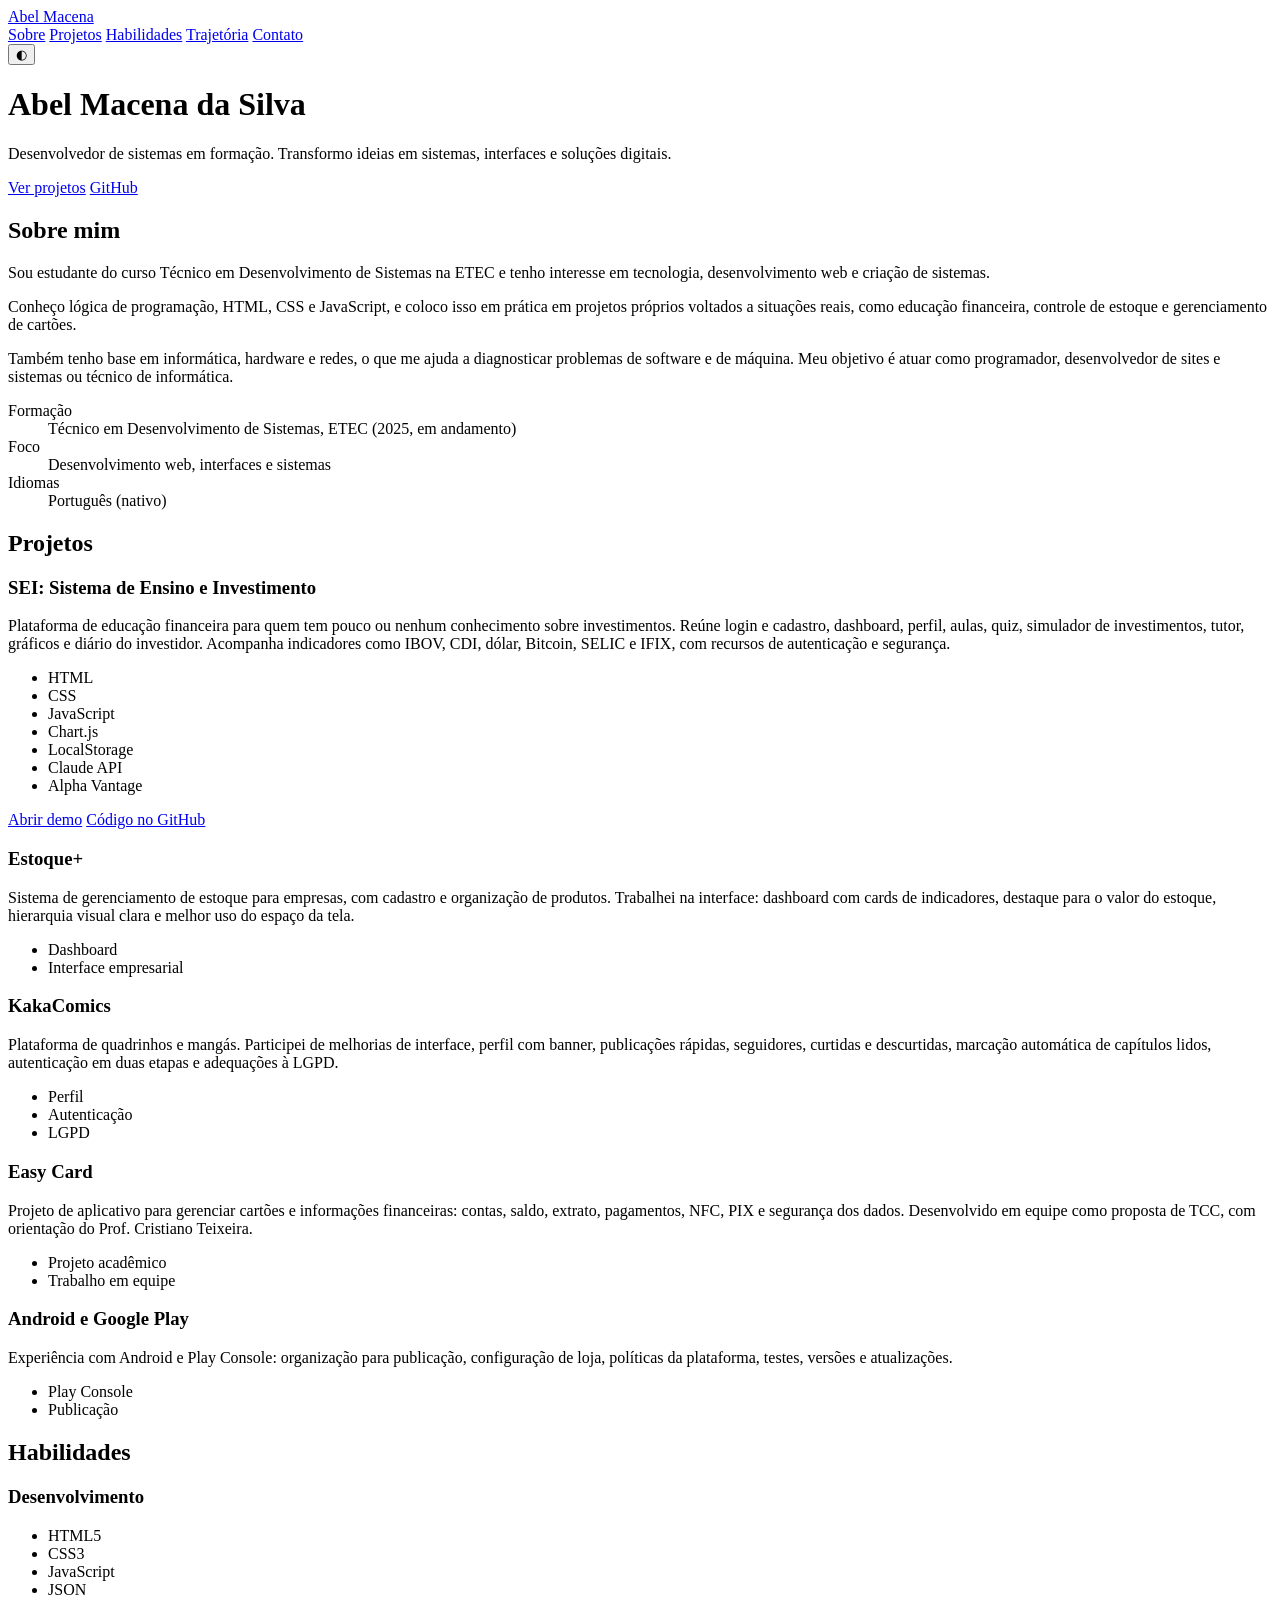
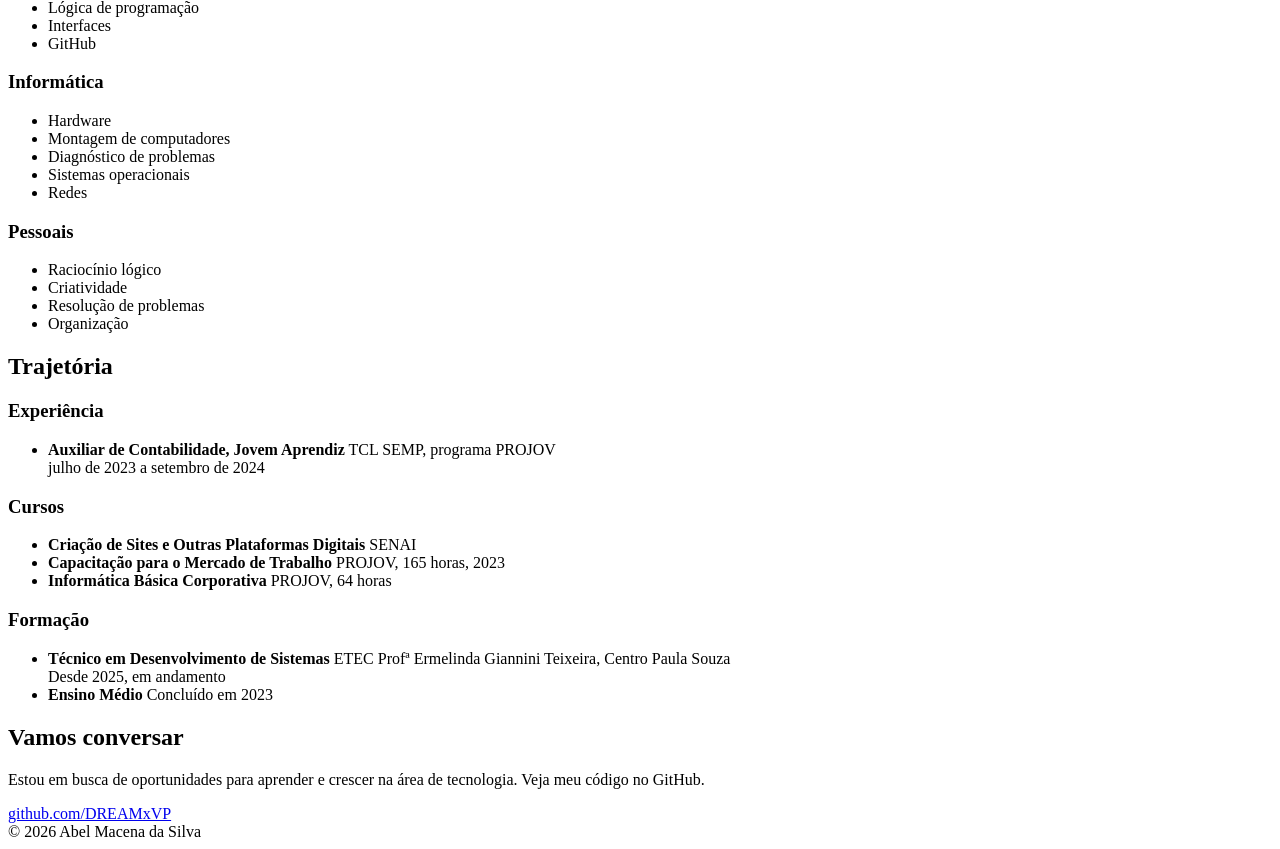
==== index.html @ 5a742ca5 "refactor: separar HTML em estrutura limpa com CSS e JS externos" ====
<!DOCTYPE html>
<html lang="pt-BR">
<head>
  <meta charset="utf-8">
  <meta name="viewport" content="width=device-width, initial-scale=1, viewport-fit=cover">
  <meta name="description" content="Abel Macena da Silva | Desenvolvedor de Sistemas em formação. Transformo ideias em sistemas, interfaces e soluções digitais.">
  <meta name="theme-color" content="#2B4EFF">

  <meta property="og:title" content="Abel Macena da Silva | Desenvolvedor de Sistemas">
  <meta property="og:description" content="Desenvolvedor de sistemas em formação. Transformo ideias em sistemas, interfaces e soluções digitais.">
  <meta property="og:type" content="website">
  <meta property="og:url" content="https://dreamxvp.github.io">

  <title>Abel Macena da Silva | Desenvolvedor de Sistemas em formação</title>

  <link rel="preconnect" href="https://fonts.googleapis.com">
  <link rel="preconnect" href="https://fonts.gstatic.com" crossorigin>
  <link href="https://fonts.googleapis.com/css2?family=Bricolage+Grotesque:wght@500;700;800&family=DM+Sans:wght@400;500;700&display=swap" rel="stylesheet">

  <link rel="stylesheet" href="./css/style.css">
</head>
<body>
<header class="nav">
  <div class="wrap">
    <a class="logo" href="#topo">Abel Macena</a>
    <nav aria-label="Seções">
      <a href="#sobre">Sobre</a>
      <a href="#projetos">Projetos</a>
      <a href="#habilidades">Habilidades</a>
      <a href="#trajetoria">Trajetória</a>
      <a href="#contato">Contato</a>
    </nav>
    <button id="theme" aria-label="Alternar tema claro e escuro">◐</button>
  </div>
</header>

<main id="topo">
  <div class="hero">
    <div class="wrap">
      <h1>Abel Macena <span>da Silva</span></h1>
      <p class="lead">Desenvolvedor de sistemas em formação. Transformo ideias em sistemas, interfaces e soluções digitais.</p>
      <div class="btns">
        <a class="btn p" href="#projetos">Ver projetos</a>
        <a class="btn s" href="https://github.com/DREAMxVP" target="_blank" rel="noopener">GitHub</a>
      </div>
    </div>
  </div>

  <section id="sobre">
    <div class="wrap">
      <h2>Sobre mim</h2>
      <div class="about">
        <div>
          <p>Sou estudante do curso Técnico em Desenvolvimento de Sistemas na ETEC e tenho interesse em tecnologia, desenvolvimento web e criação de sistemas.</p>
          <p>Conheço lógica de programação, HTML, CSS e JavaScript, e coloco isso em prática em projetos próprios voltados a situações reais, como educação financeira, controle de estoque e gerenciamento de cartões.</p>
          <p>Também tenho base em informática, hardware e redes, o que me ajuda a diagnosticar problemas de software e de máquina. Meu objetivo é atuar como programador, desenvolvedor de sites e sistemas ou técnico de informática.</p>
        </div>
        <dl class="facts">
          <dt>Formação</dt>
          <dd>Técnico em Desenvolvimento de Sistemas, ETEC (2025, em andamento)</dd>
          <dt>Foco</dt>
          <dd>Desenvolvimento web, interfaces e sistemas</dd>
          <dt>Idiomas</dt>
          <dd>Português (nativo)</dd>
        </dl>
      </div>
    </div>
  </section>

  <section id="projetos">
    <div class="wrap">
      <h2>Projetos</h2>
      <div class="proj">
        <article class="card big">
          <h3>SEI: Sistema de Ensino e Investimento</h3>
          <p>Plataforma de educação financeira para quem tem pouco ou nenhum conhecimento sobre investimentos. Reúne login e cadastro, dashboard, perfil, aulas, quiz, simulador de investimentos, tutor, gráficos e diário do investidor. Acompanha indicadores como IBOV, CDI, dólar, Bitcoin, SELIC e IFIX, com recursos de autenticação e segurança.</p>
          <ul class="tags">
            <li>HTML</li>
            <li>CSS</li>
            <li>JavaScript</li>
            <li>Chart.js</li>
            <li>LocalStorage</li>
            <li>Claude API</li>
            <li>Alpha Vantage</li>
          </ul>
          <div class="links">
            <a href="https://dreamxvp.github.io/SEI-Sistema-de-Ensino-e-Investimento/" target="_blank" rel="noopener">Abrir demo</a>
            <a href="https://github.com/DREAMxVP/SEI-Sistema-de-Ensino-e-Investimento" target="_blank" rel="noopener">Código no GitHub</a>
          </div>
        </article>
        <article class="card">
          <h3>Estoque+</h3>
          <p>Sistema de gerenciamento de estoque para empresas, com cadastro e organização de produtos. Trabalhei na interface: dashboard com cards de indicadores, destaque para o valor do estoque, hierarquia visual clara e melhor uso do espaço da tela.</p>
          <ul class="tags">
            <li>Dashboard</li>
            <li>Interface empresarial</li>
          </ul>
        </article>
        <article class="card">
          <h3>KakaComics</h3>
          <p>Plataforma de quadrinhos e mangás. Participei de melhorias de interface, perfil com banner, publicações rápidas, seguidores, curtidas e descurtidas, marcação automática de capítulos lidos, autenticação em duas etapas e adequações à LGPD.</p>
          <ul class="tags">
            <li>Perfil</li>
            <li>Autenticação</li>
            <li>LGPD</li>
          </ul>
        </article>
        <article class="card">
          <h3>Easy Card</h3>
          <p>Projeto de aplicativo para gerenciar cartões e informações financeiras: contas, saldo, extrato, pagamentos, NFC, PIX e segurança dos dados. Desenvolvido em equipe como proposta de TCC, com orientação do Prof. Cristiano Teixeira.</p>
          <ul class="tags">
            <li>Projeto acadêmico</li>
            <li>Trabalho em equipe</li>
          </ul>
        </article>
        <article class="card">
          <h3>Android e Google Play</h3>
          <p>Experiência com Android e Play Console: organização para publicação, configuração de loja, políticas da plataforma, testes, versões e atualizações.</p>
          <ul class="tags">
            <li>Play Console</li>
            <li>Publicação</li>
          </ul>
        </article>
      </div>
    </div>
  </section>

  <section id="habilidades">
    <div class="wrap">
      <h2>Habilidades</h2>
      <div class="skills">
        <div>
          <h3>Desenvolvimento</h3>
          <ul class="tags">
            <li>HTML5</li>
            <li>CSS3</li>
            <li>JavaScript</li>
            <li>JSON</li>
            <li>Lógica de programação</li>
            <li>Interfaces</li>
            <li>GitHub</li>
          </ul>
        </div>
        <div>
          <h3>Informática</h3>
          <ul class="tags">
            <li>Hardware</li>
            <li>Montagem de computadores</li>
            <li>Diagnóstico de problemas</li>
            <li>Sistemas operacionais</li>
            <li>Redes</li>
          </ul>
        </div>
        <div>
          <h3>Pessoais</h3>
          <ul class="tags">
            <li>Raciocínio lógico</li>
            <li>Criatividade</li>
            <li>Resolução de problemas</li>
            <li>Organização</li>
          </ul>
        </div>
      </div>
    </div>
  </section>

  <section id="trajetoria">
    <div class="wrap">
      <h2>Trajetória</h2>
      <div class="two">
        <div>
          <h3>Experiência</h3>
          <ul class="tl">
            <li>
              <b>Auxiliar de Contabilidade, Jovem Aprendiz</b>
              <span>TCL SEMP, programa PROJOV<br>julho de 2023 a setembro de 2024</span>
            </li>
          </ul>
          <h3>Cursos</h3>
          <ul class="tl">
            <li>
              <b>Criação de Sites e Outras Plataformas Digitais</b>
              <span>SENAI</span>
            </li>
            <li>
              <b>Capacitação para o Mercado de Trabalho</b>
              <span>PROJOV, 165 horas, 2023</span>
            </li>
            <li>
              <b>Informática Básica Corporativa</b>
              <span>PROJOV, 64 horas</span>
            </li>
          </ul>
        </div>
        <div>
          <h3>Formação</h3>
          <ul class="tl">
            <li>
              <b>Técnico em Desenvolvimento de Sistemas</b>
              <span>ETEC Profª Ermelinda Giannini Teixeira, Centro Paula Souza<br>Desde 2025, em andamento</span>
            </li>
            <li>
              <b>Ensino Médio</b>
              <span>Concluído em 2023</span>
            </li>
          </ul>
        </div>
      </div>
    </div>
  </section>

  <section id="contato">
    <div class="wrap contact">
      <h2>Vamos conversar</h2>
      <p>Estou em busca de oportunidades para aprender e crescer na área de tecnologia. Veja meu código no GitHub.</p>
      <div class="btns">
        <a class="btn p" href="https://github.com/DREAMxVP" target="_blank" rel="noopener">github.com/DREAMxVP</a>
      </div>
    </div>
  </section>
</main>

<footer>
  <div class="wrap">© 2026 Abel Macena da Silva</div>
</footer>

<script src="./js/script.js"></script>
</body>
</html>
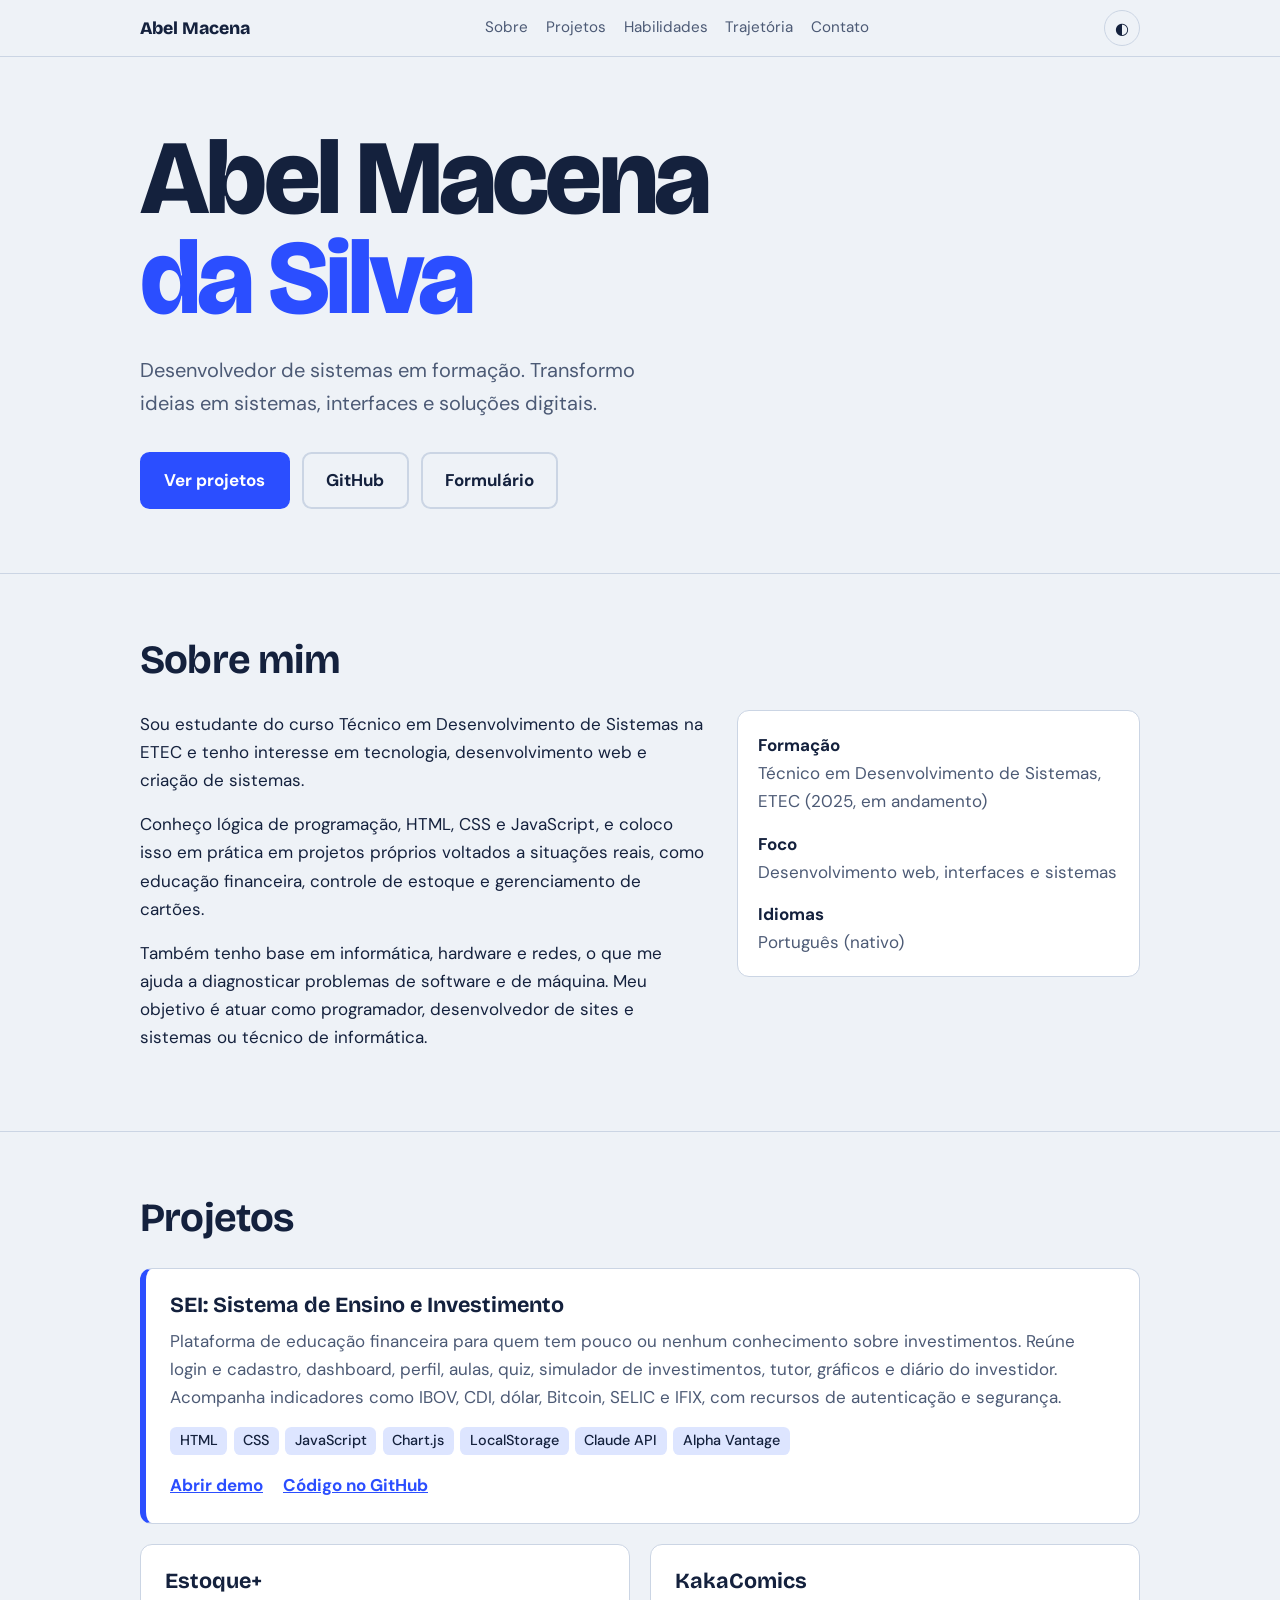
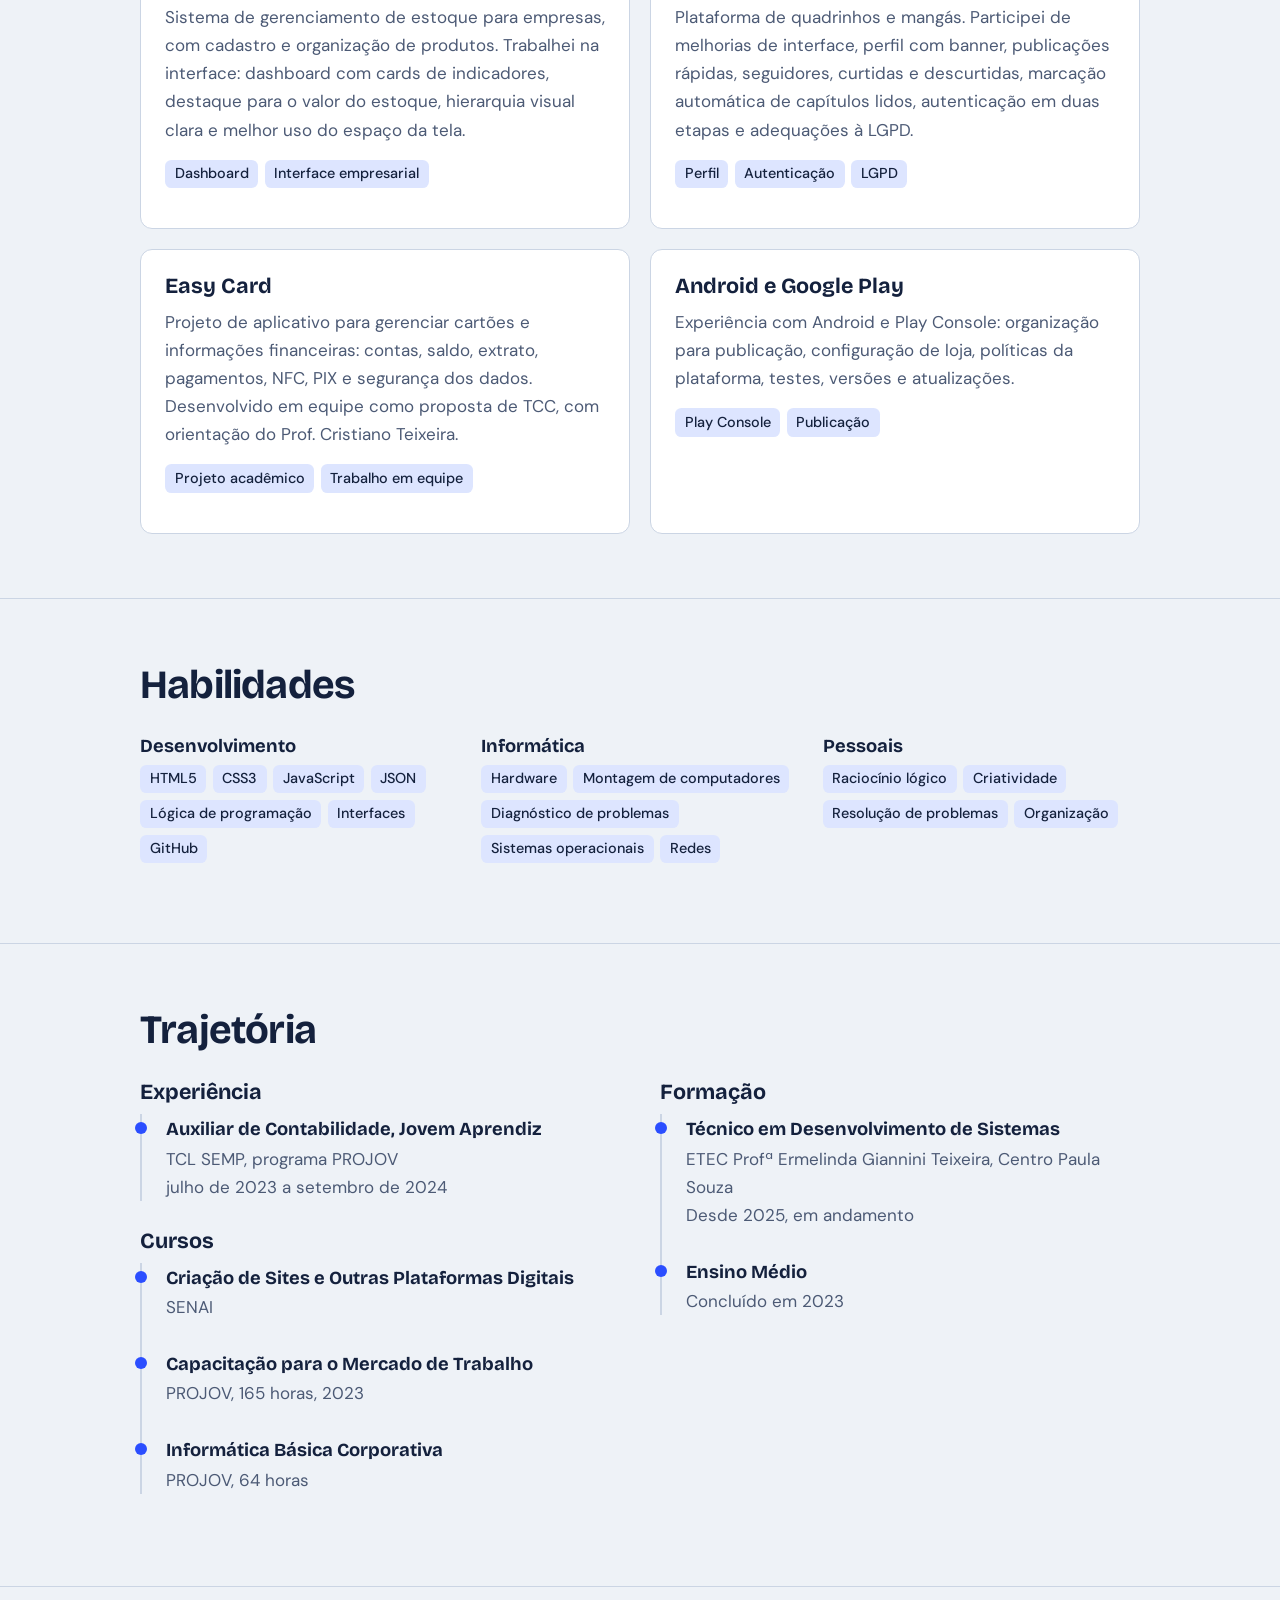
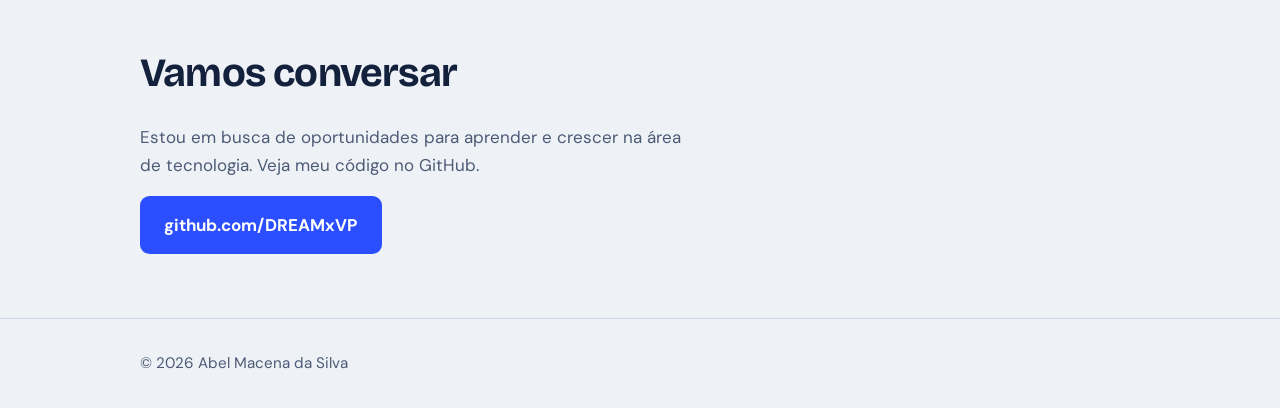
==== commit bc757c6f: "Update index.html" ====
--- a/index.html
+++ b/index.html
@@ -42,6 +42,7 @@
       <div class="btns">
         <a class="btn p" href="#projetos">Ver projetos</a>
         <a class="btn s" href="https://github.com/DREAMxVP" target="_blank" rel="noopener">GitHub</a>
+        <a class="btn s" href="Formulario.html" target="_blank" rel="noopener">Formulário</a>
       </div>
     </div>
   </div>
--- a/css/style.css
+++ b/css/style.css
@@ -0,0 +1,382 @@
+:root {
+  --bg: #EEF2F7;
+  --surface: #FFFFFF;
+  --ink: #14213D;
+  --muted: #4C5A75;
+  --line: #CBD5E4;
+  --accent: #2B4EFF;
+  --accent-ink: #FFFFFF;
+  --tag: #DDE5FF;
+  --head: 'Bricolage Grotesque', 'Trebuchet MS', sans-serif;
+  --body: 'DM Sans', 'Segoe UI', Arial, sans-serif;
+  box-sizing: border-box;
+  padding-top: env(safe-area-inset-top, 0px);
+  padding-bottom: env(safe-area-inset-bottom, 0px);
+}
+
+@media (prefers-color-scheme: dark) {
+  :root:not([data-theme="light"]) {
+    --bg: #0F1626;
+    --surface: #172038;
+    --ink: #E8EDF8;
+    --muted: #9AA8C6;
+    --line: #2A3757;
+    --accent: #7C9BFF;
+    --accent-ink: #0F1626;
+    --tag: #22305A;
+  }
+}
+
+:root[data-theme="dark"] {
+  --bg: #0F1626;
+  --surface: #172038;
+  --ink: #E8EDF8;
+  --muted: #9AA8C6;
+  --line: #2A3757;
+  --accent: #7C9BFF;
+  --accent-ink: #0F1626;
+  --tag: #22305A;
+}
+
+html {
+  scroll-padding-top: env(safe-area-inset-top, 0px);
+  scroll-behavior: smooth;
+}
+
+*, *::before, *::after {
+  box-sizing: inherit;
+}
+
+body {
+  margin: 0;
+  background: var(--bg);
+  color: var(--ink);
+  font: 400 1.0625rem/1.65 var(--body);
+}
+
+a {
+  color: inherit;
+}
+
+:focus-visible {
+  outline: 3px solid var(--accent);
+  outline-offset: 3px;
+  border-radius: 4px;
+}
+
+.wrap {
+  max-width: 1040px;
+  margin: 0 auto;
+  padding: 0 1.25rem;
+}
+
+header.nav {
+  position: sticky;
+  top: env(safe-area-inset-top, 0px);
+  z-index: 5;
+  background: var(--bg);
+  border-bottom: 1px solid var(--line);
+}
+
+.nav .wrap {
+  display: flex;
+  align-items: center;
+  justify-content: space-between;
+  gap: 1rem;
+  height: 3.5rem;
+}
+
+.nav nav {
+  display: flex;
+  gap: 1.1rem;
+  overflow-x: auto;
+  font-size: .95rem;
+}
+
+.nav nav a {
+  text-decoration: none;
+  color: var(--muted);
+  white-space: nowrap;
+}
+
+.nav nav a:hover {
+  color: var(--ink);
+}
+
+.logo {
+  font: 800 1.1rem var(--head);
+  text-decoration: none;
+  white-space: nowrap;
+}
+
+#theme {
+  background: none;
+  border: 1px solid var(--line);
+  color: var(--ink);
+  border-radius: 999px;
+  width: 2.25rem;
+  height: 2.25rem;
+  cursor: pointer;
+  font-size: 1rem;
+  flex: none;
+}
+
+.hero {
+  padding: 4.5rem 0 4rem;
+  border-bottom: 1px solid var(--line);
+}
+
+.hero h1 {
+  font: 800 clamp(2.9rem, 10vw, 6.6rem) / .95 var(--head);
+  letter-spacing: -.035em;
+  margin: 0 0 1.5rem;
+  animation: in .7s ease-out both;
+}
+
+.hero h1 span {
+  display: block;
+  color: var(--accent);
+}
+
+.hero p.lead {
+  font-size: 1.25rem;
+  max-width: 34rem;
+  margin: 0 0 2rem;
+  color: var(--muted);
+}
+
+.btns {
+  display: flex;
+  flex-wrap: wrap;
+  gap: .75rem;
+}
+
+.btn {
+  display: inline-block;
+  padding: .8rem 1.4rem;
+  border-radius: .6rem;
+  font-weight: 700;
+  text-decoration: none;
+  border: 2px solid var(--accent);
+}
+
+.btn.p {
+  background: var(--accent);
+  color: var(--accent-ink);
+}
+
+.btn.s {
+  color: var(--ink);
+  border-color: var(--line);
+}
+
+.btn:hover {
+  border-color: var(--ink);
+}
+
+@keyframes in {
+  from {
+    opacity: 0;
+    transform: translateY(14px);
+  }
+  to {
+    opacity: 1;
+    transform: none;
+  }
+}
+
+@media (prefers-reduced-motion: reduce) {
+  .hero h1 {
+    animation: none;
+  }
+  html {
+    scroll-behavior: auto;
+  }
+}
+
+section {
+  padding: 4rem 0;
+  border-bottom: 1px solid var(--line);
+}
+
+h2 {
+  font: 700 clamp(1.8rem, 5vw, 2.5rem) / 1.1 var(--head);
+  letter-spacing: -.02em;
+  margin: 0 0 1.75rem;
+}
+
+h3 {
+  font: 700 1.35rem / 1.2 var(--head);
+  margin: 0 0 .5rem;
+}
+
+.about {
+  display: grid;
+  gap: 2rem;
+}
+
+@media (min-width: 800px) {
+  .about {
+    grid-template-columns: 1.4fr 1fr;
+  }
+}
+
+.about p {
+  max-width: 38rem;
+  margin: 0 0 1rem;
+}
+
+.facts {
+  margin: 0;
+  padding: 1.25rem;
+  background: var(--surface);
+  border: 1px solid var(--line);
+  border-radius: .75rem;
+  align-self: start;
+}
+
+.facts dt {
+  font-weight: 700;
+  margin-top: .9rem;
+}
+
+.facts dt:first-child {
+  margin-top: 0;
+}
+
+.facts dd {
+  margin: 0;
+  color: var(--muted);
+}
+
+.proj {
+  display: grid;
+  gap: 1.25rem;
+}
+
+@media (min-width: 800px) {
+  .proj {
+    grid-template-columns: 1fr 1fr;
+  }
+  .proj .big {
+    grid-column: 1 / -1;
+  }
+}
+
+.card {
+  background: var(--surface);
+  border: 1px solid var(--line);
+  border-radius: .75rem;
+  padding: 1.5rem;
+}
+
+.card.big {
+  border-left: 6px solid var(--accent);
+}
+
+.card p {
+  margin: .25rem 0 1rem;
+  color: var(--muted);
+}
+
+.tags {
+  display: flex;
+  flex-wrap: wrap;
+  gap: .4rem;
+  padding: 0;
+  margin: 0 0 1rem;
+  list-style: none;
+}
+
+.tags li {
+  background: var(--tag);
+  border-radius: .4rem;
+  padding: .15rem .6rem;
+  font-size: .9rem;
+  font-weight: 500;
+}
+
+.links {
+  display: flex;
+  gap: 1.25rem;
+  flex-wrap: wrap;
+  font-weight: 700;
+}
+
+.links a {
+  color: var(--accent);
+}
+
+.skills {
+  display: grid;
+  gap: 1.5rem;
+}
+
+@media (min-width: 800px) {
+  .skills {
+    grid-template-columns: repeat(3, 1fr);
+  }
+}
+
+.skills h3 {
+  font-size: 1.15rem;
+}
+
+.tl {
+  list-style: none;
+  margin: 0;
+  padding: 0 0 0 1.5rem;
+  border-left: 2px solid var(--line);
+}
+
+.tl li {
+  position: relative;
+  margin-bottom: 1.75rem;
+}
+
+.tl li::before {
+  content: "";
+  position: absolute;
+  left: calc(-1.5rem - 7px);
+  top: .5rem;
+  width: 12px;
+  height: 12px;
+  border-radius: 50%;
+  background: var(--accent);
+}
+
+.tl b {
+  display: block;
+  font-family: var(--head);
+  font-size: 1.15rem;
+}
+
+.tl span {
+  color: var(--muted);
+}
+
+.two {
+  display: grid;
+  gap: 2.5rem;
+}
+
+@media (min-width: 800px) {
+  .two {
+    grid-template-columns: 1fr 1fr;
+  }
+}
+
+.contact {
+  text-align: left;
+}
+
+.contact p {
+  max-width: 34rem;
+  color: var(--muted);
+}
+
+footer {
+  padding: 2rem 0;
+  color: var(--muted);
+  font-size: .95rem;
+}
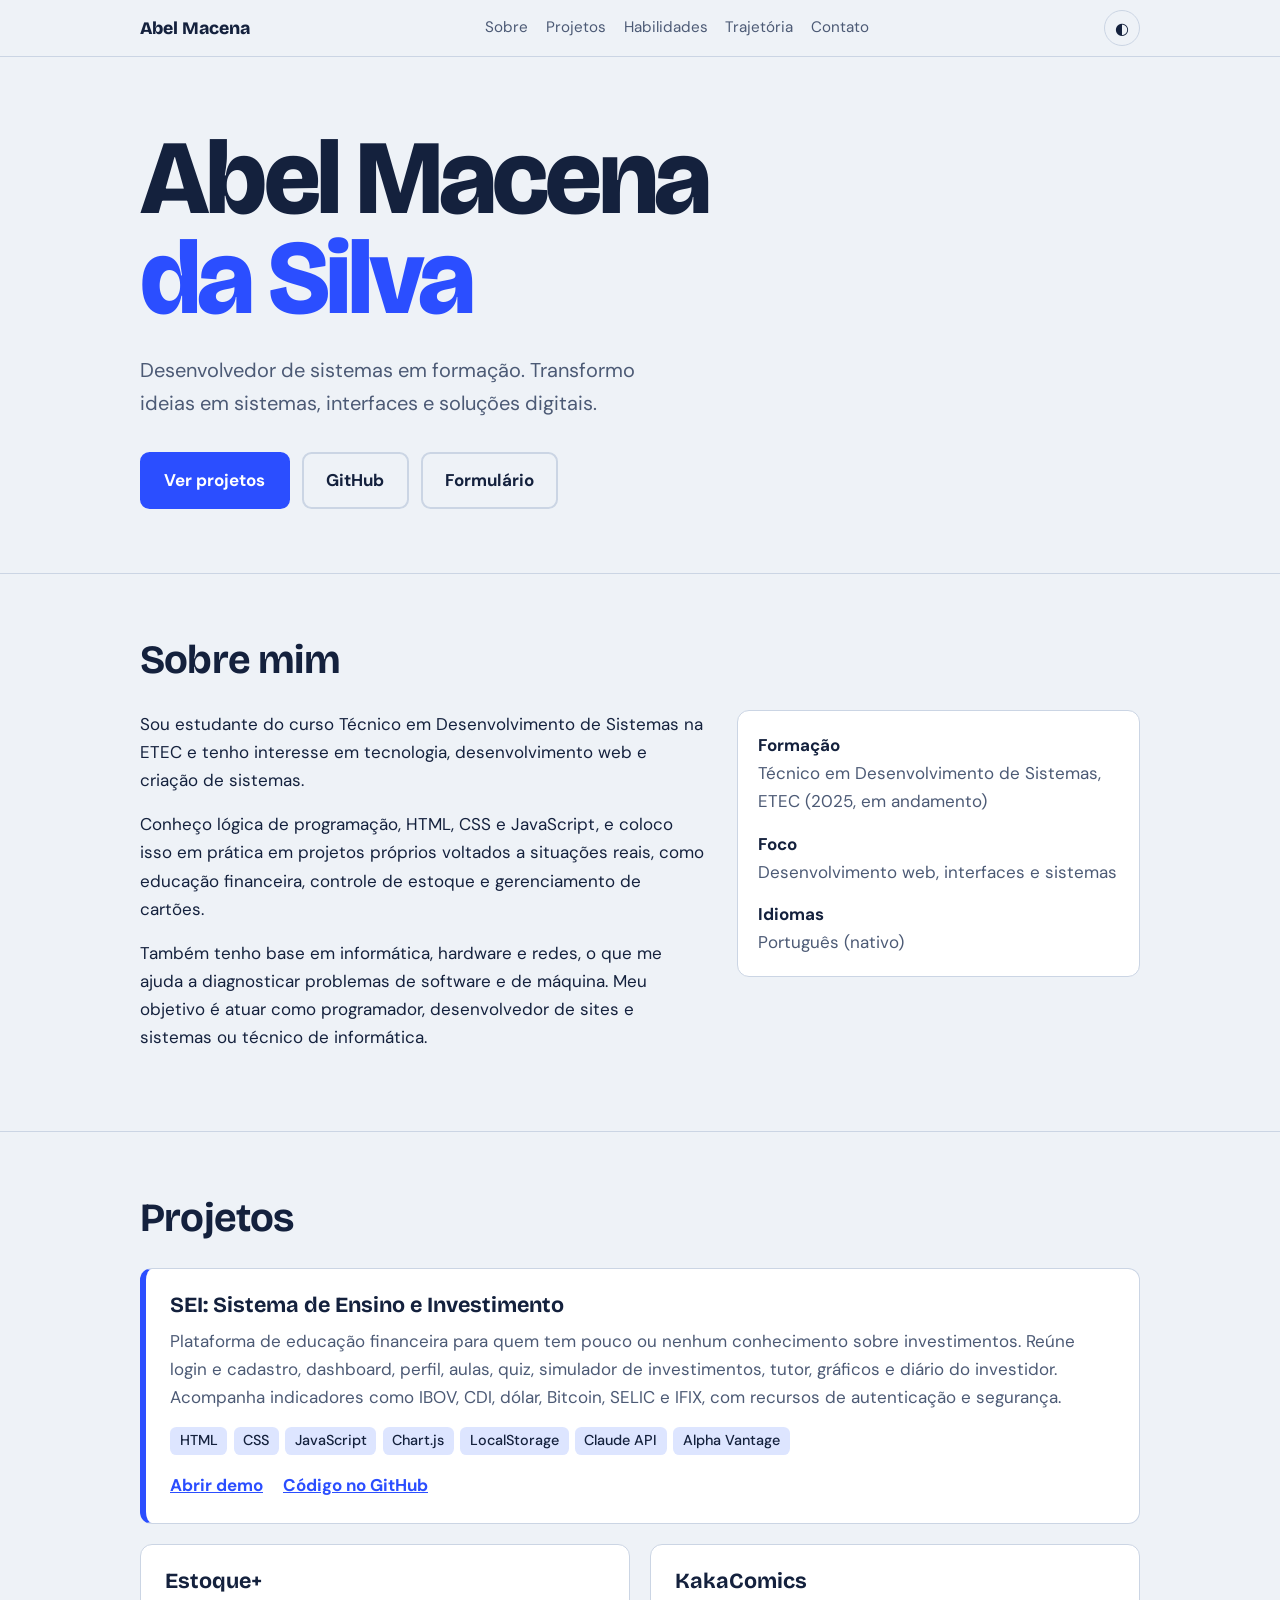
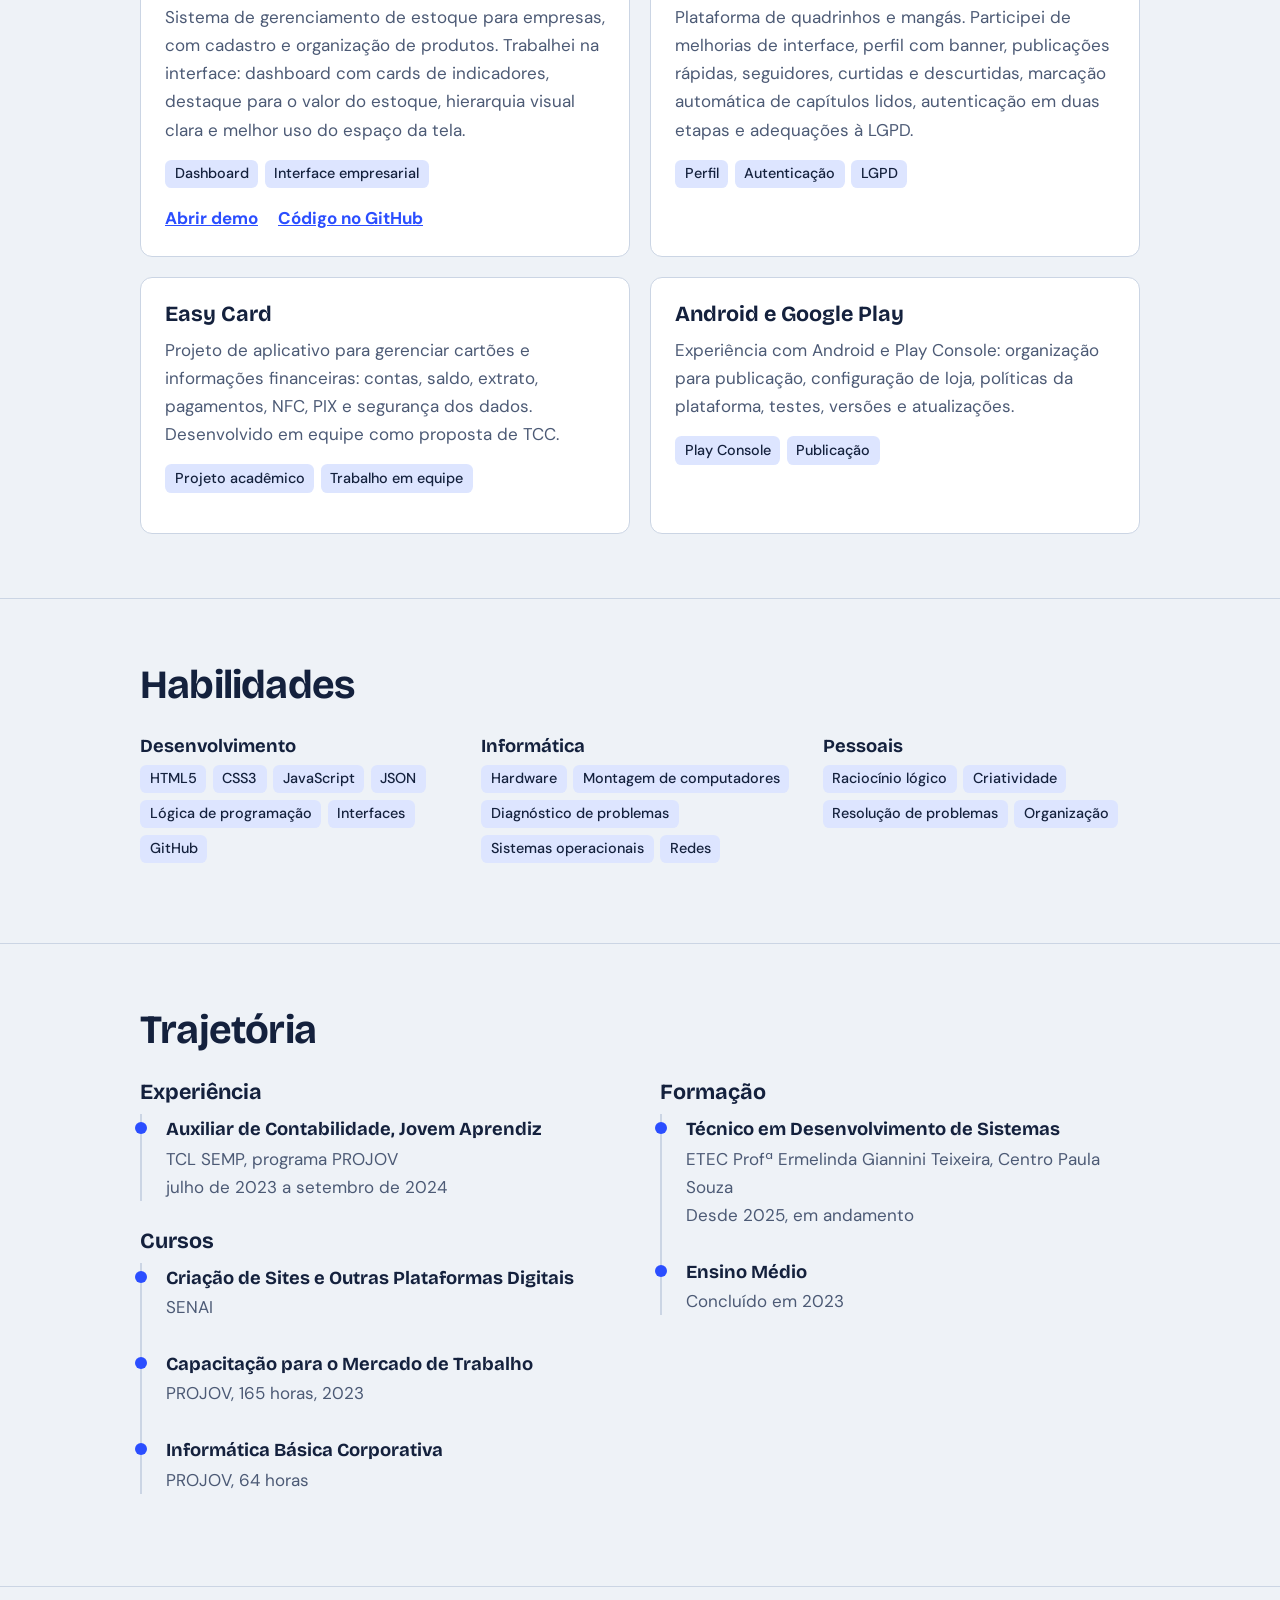
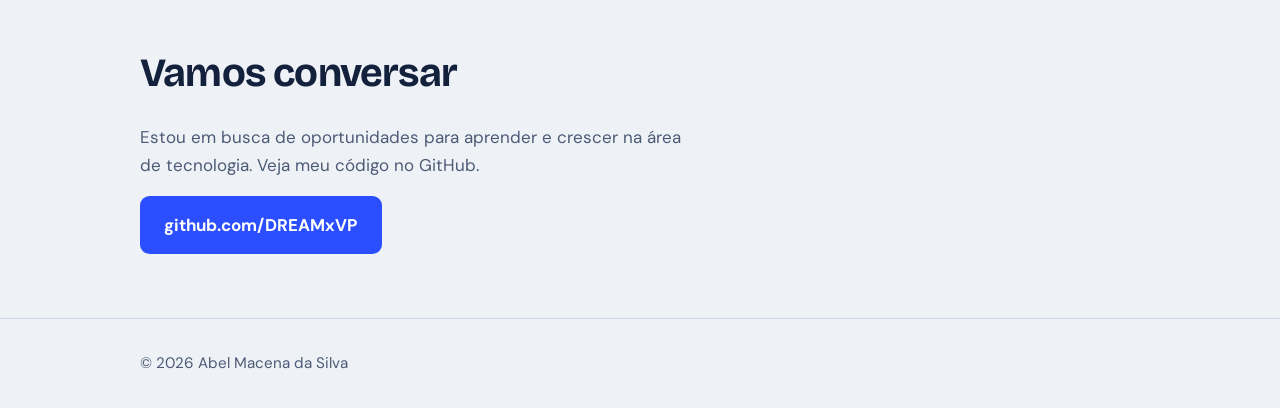
==== commit 2d6264c6: "Update index.html" ====
--- a/index.html
+++ b/index.html
@@ -96,6 +96,10 @@
             <li>Dashboard</li>
             <li>Interface empresarial</li>
           </ul>
+          <div class="links">
+            <a href="https://dreamxvp.github.io/DOC-ESTOQUE-/" target="_blank" rel="noopener">Abrir demo</a>
+            <a href="https://github.com/DREAMxVP/DOC-ESTOQUE-" target="_blank" rel="noopener">Código no GitHub</a>
+          </div>
         </article>
         <article class="card">
           <h3>KakaComics</h3>
@@ -108,7 +112,7 @@
         </article>
         <article class="card">
           <h3>Easy Card</h3>
-          <p>Projeto de aplicativo para gerenciar cartões e informações financeiras: contas, saldo, extrato, pagamentos, NFC, PIX e segurança dos dados. Desenvolvido em equipe como proposta de TCC, com orientação do Prof. Cristiano Teixeira.</p>
+          <p>Projeto de aplicativo para gerenciar cartões e informações financeiras: contas, saldo, extrato, pagamentos, NFC, PIX e segurança dos dados. Desenvolvido em equipe como proposta de TCC.</p>
           <ul class="tags">
             <li>Projeto acadêmico</li>
             <li>Trabalho em equipe</li>
